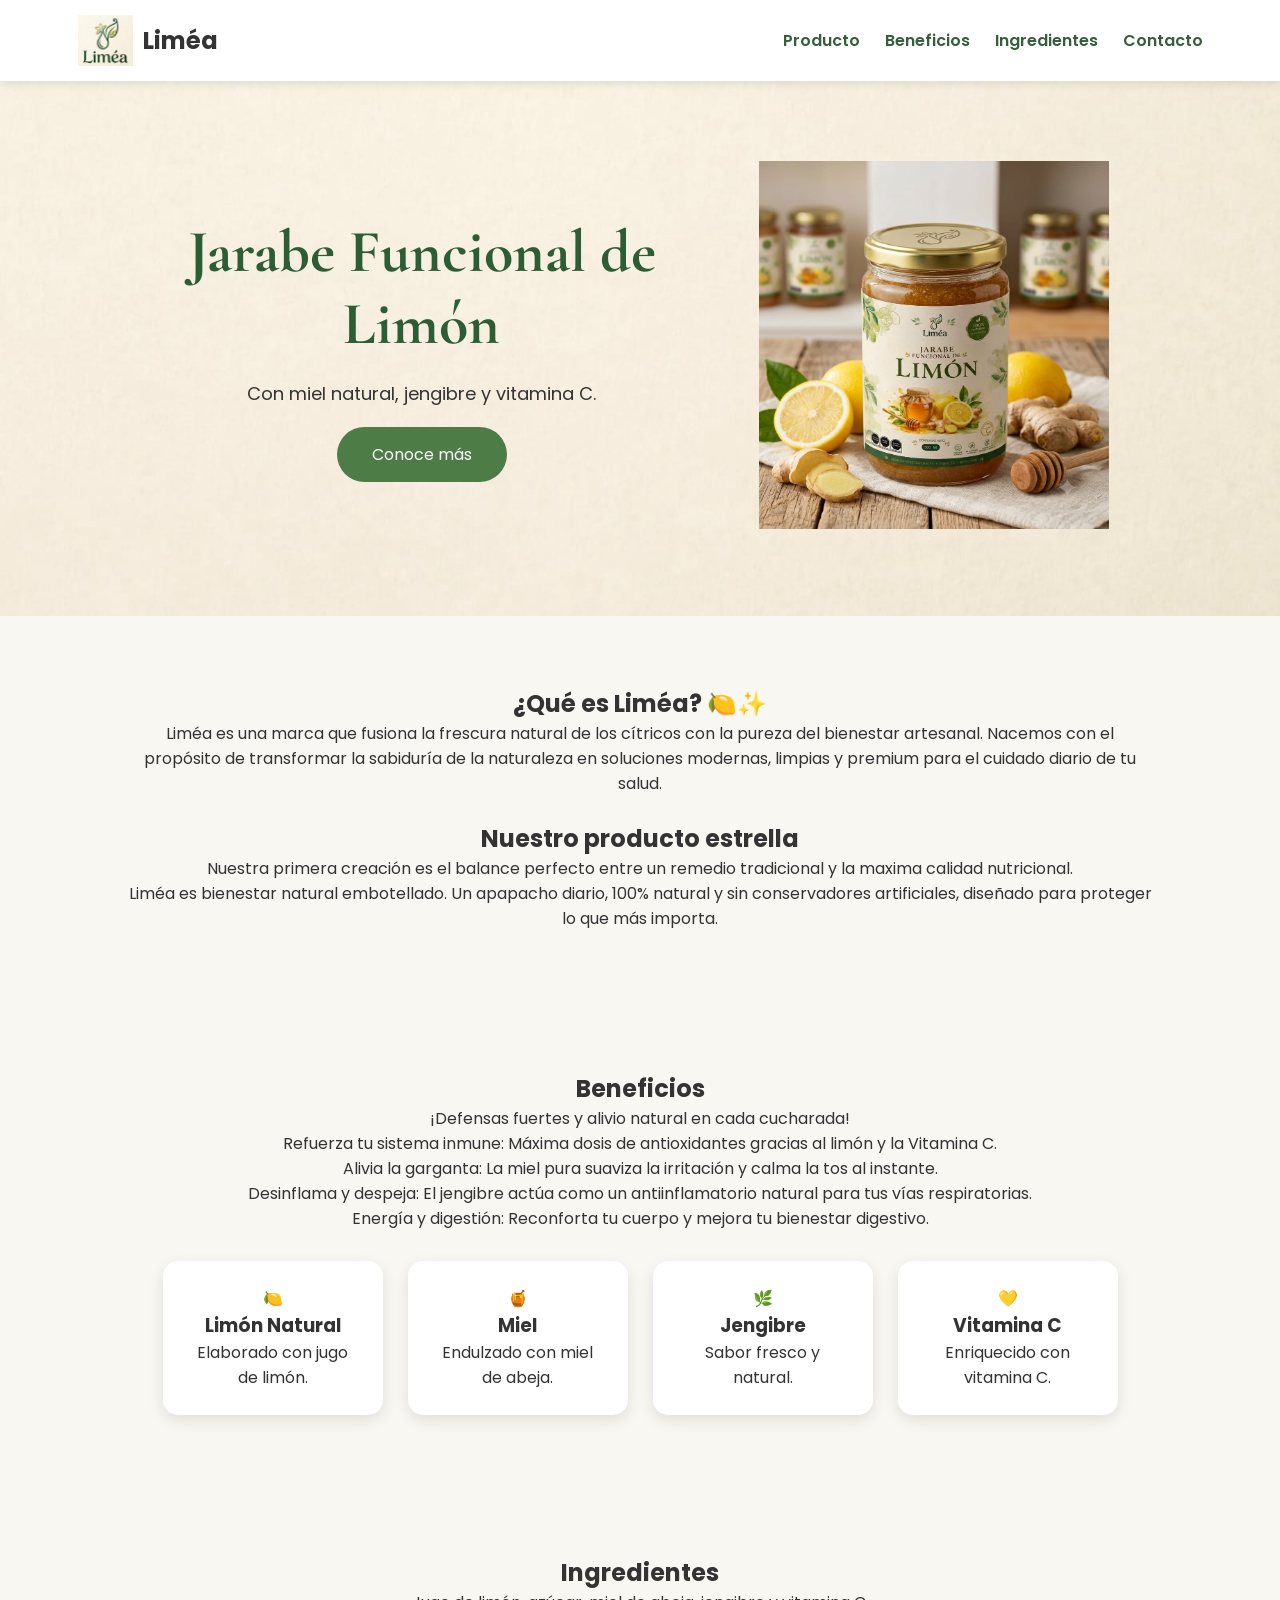
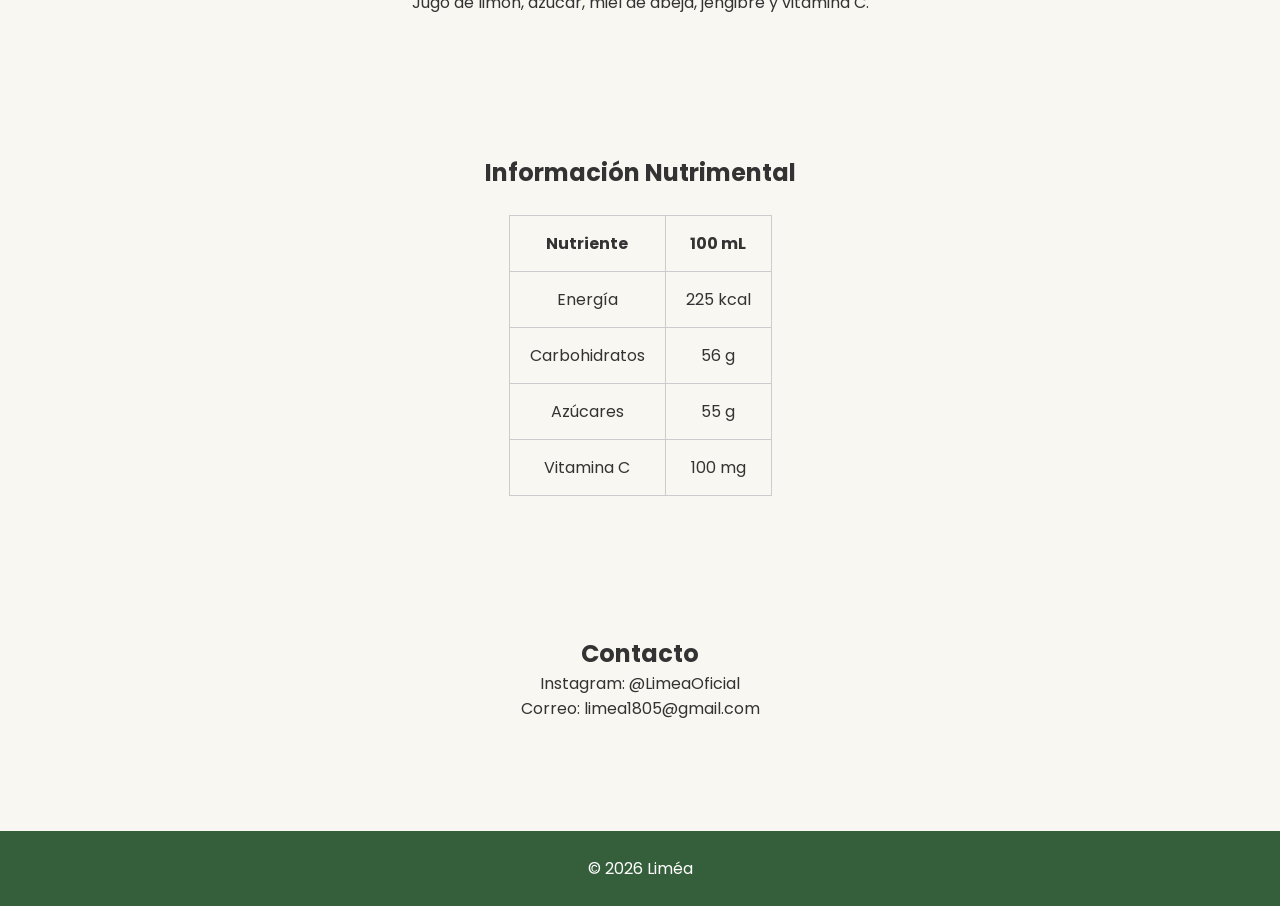
==== index.html @ 48552920 "Add files via upload" ====
<!DOCTYPE html>
<html lang="es">
<head>
<meta charset="UTF-8">
<meta name="viewport" content="width=device-width, initial-scale=1.0">
<title>Liméa | Jarabe Funcional</title>

<link rel="stylesheet" href="style.css">

<link href="https://fonts.googleapis.com/css2?family=Poppins:wght@300;400;600&family=Cormorant+Garamond:wght@700&display=swap" rel="stylesheet">

</head>
<body>

<header>
<nav>

<div class="logo">
<img src="img/logo.jpeg" alt="Logo Liméa">
<h2>Liméa</h2>
</div>

<ul>
<li><a href="#producto">Producto</a></li>
<li><a href="#beneficios">Beneficios</a></li>
<li><a href="#ingredientes">Ingredientes</a></li>
<li><a href="#contacto">Contacto</a></li>
</ul>

</nav>
</header>

<section class="hero">

<div class="texto">

<h1>Jarabe Funcional de Limón</h1>

<p>
Con miel natural, jengibre y vitamina C.
</p>

<a href="#producto" class="boton">Conoce más</a>

</div>

<div>

<img src="img/jarabe.jpeg" class="botella">

</div>

</section>

<section id="producto">

<h2>¿Qué es Liméa? 🍋✨</h2>

<p>
Liméa es una marca que fusiona la frescura natural de los cítricos con la pureza del bienestar artesanal.
Nacemos con el propósito de transformar la sabiduría de la naturaleza en soluciones modernas, limpias y
premium para el cuidado diario de tu salud.
</p>
<br>
<h2>Nuestro producto estrella</h2>
<p>
Nuestra primera creación es el balance perfecto entre un remedio tradicional y la maxima calidad nutricional.
<br>
Liméa es bienestar natural embotellado. Un apapacho diario, 100% natural y sin conservadores 
artificiales, diseñado para proteger lo que más importa.
    
</p>
</section>

<section id="beneficios">

<h2>Beneficios</h2>
<p>
​¡Defensas fuertes y alivio natural en cada cucharada! <br>
​Refuerza tu sistema inmune: Máxima dosis de antioxidantes gracias al limón y la Vitamina C.<br>
​Alivia la garganta: La miel pura suaviza la irritación y calma la tos al instante.<br>
​Desinflama y despeja: El jengibre actúa como un antiinflamatorio natural para tus vías respiratorias.<br>
​Energía y digestión: Reconforta tu cuerpo y mejora tu bienestar digestivo.
</p>

<div class="cards">

<div class="card">
🍋
<h3>Limón Natural</h3>
<p>Elaborado con jugo de limón.</p>
</div>

<div class="card">
🍯
<h3>Miel</h3>
<p>Endulzado con miel de abeja.</p>
</div>

<div class="card">
🌿
<h3>Jengibre</h3>
<p>Sabor fresco y natural.</p>
</div>

<div class="card">
💛
<h3>Vitamina C</h3>
<p>Enriquecido con vitamina C.</p>
</div>

</div>

</section>

<section id="ingredientes">

<h2>Ingredientes</h2>

<p>
Jugo de limón, azúcar, miel de abeja, jengibre y vitamina C.
</p>

</section>

<section>

<h2>Información Nutrimental</h2>

<table>

<tr>

<th>Nutriente</th>

<th>100 mL</th>

</tr>

<tr><td>Energía</td><td>225 kcal</td></tr>

<tr><td>Carbohidratos</td><td>56 g</td></tr>

<tr><td>Azúcares</td><td>55 g</td></tr>

<tr><td>Vitamina C</td><td>100 mg</td></tr>

</table>

</section>

<section id="contacto">

<h2>Contacto</h2>

<p>Instagram: @LimeaOficial</p>

<p>Correo: limea1805@gmail.com</p>

</section>

<footer>

© 2026 Liméa

</footer>

<script src="script.js"></script>

</body>
</html>
---- style.css ----
*{
margin:0;
padding:0;
box-sizing:border-box;
}

body{
font-family:'Poppins',sans-serif;
background:#f8f7f2;
color:#333;
}

header{
background:white;
position:sticky;
top:0;
box-shadow:0 2px 10px rgba(0,0,0,.1);
padding:15px;
}

nav{
display:flex;
justify-content:space-between;
align-items:center;
width:90%;
margin:auto;
}

.logo{
display:flex;
align-items:center;
gap:10px;
}

.logo img{
width:55px;
}

nav ul{
display:flex;
list-style:none;
gap:25px;
}

nav a{
text-decoration:none;
color:#355e3b;
font-weight:600;
}

.hero{
display:flex;
justify-content:space-around;
align-items:center;
padding:80px 10%;
background-image:url("img/fondo.jpeg");
background-size:cover;
background-position:center;
}

.texto{
max-width:500px;
}

.texto h1{
font-family:'Cormorant Garamond',serif;
font-size:60px;
color:#2d5d34;
}

.texto p{
margin:20px 0;
font-size:18px;
}

.boton{
display:inline-block;
background:#4d7c47;
color:white;
padding:15px 35px;
border-radius:40px;
text-decoration:none;
transition:.3s;
}

.boton:hover{
background:#2d5d34;
transform:scale(1.05);
}

.botella{
width:350px;
}

section{
padding:70px 10%;
text-align:center;
animation:aparecer 1s;
}

.cards{
display:flex;
justify-content:center;
gap:25px;
flex-wrap:wrap;
margin-top:30px;
}

.card{
background:white;
padding:25px;
width:220px;
border-radius:15px;
box-shadow:0 5px 15px rgba(0,0,0,.1);
transition:.3s;
}

.card:hover{
transform:translateY(-8px);
}

table{
margin:auto;
border-collapse:collapse;
margin-top:25px;
}

th,td{
border:1px solid #ccc;
padding:15px 20px;
}

footer{
background:#355e3b;
color:white;
text-align:center;
padding:25px;
margin-top:40px;
}

@keyframes aparecer{
from{
opacity:0;
transform:translateY(40px);
}
to{
opacity:1;
transform:translateY(0);
}
}
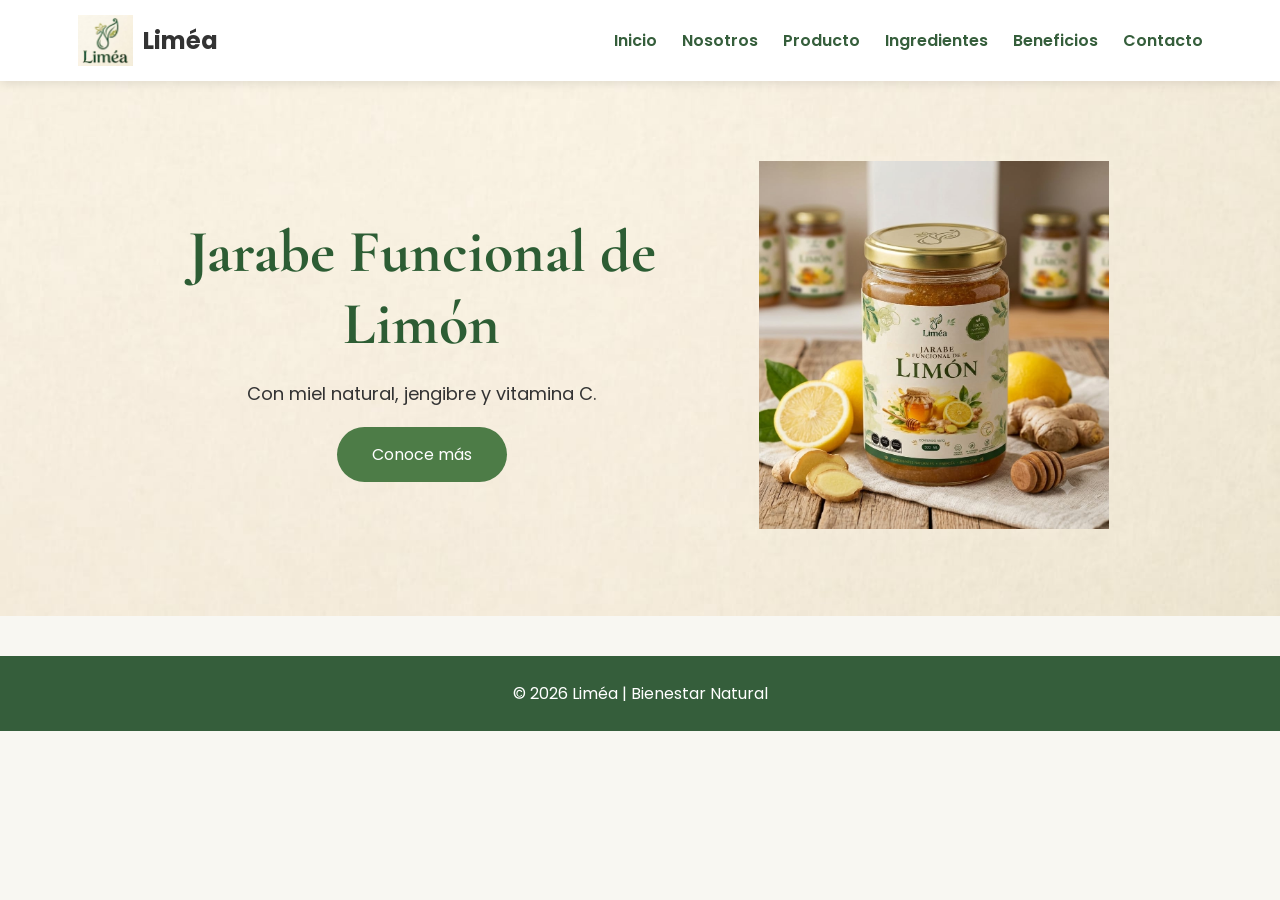
==== commit 9bf81f08: "Add files via upload" ====
--- a/index.html
+++ b/index.html
@@ -1,33 +1,51 @@
 <!DOCTYPE html>
 <html lang="es">
+
 <head>
+
 <meta charset="UTF-8">
 <meta name="viewport" content="width=device-width, initial-scale=1.0">
-<title>Liméa | Jarabe Funcional</title>
+
+<title>Liméa | Bienvenido</title>
 
 <link rel="stylesheet" href="style.css">
 
 <link href="https://fonts.googleapis.com/css2?family=Poppins:wght@300;400;600&family=Cormorant+Garamond:wght@700&display=swap" rel="stylesheet">
 
 </head>
+
 <body>
 
 <header>
+
 <nav>
 
 <div class="logo">
+
 <img src="img/logo.jpeg" alt="Logo Liméa">
+
 <h2>Liméa</h2>
+
 </div>
 
 <ul>
-<li><a href="#producto">Producto</a></li>
-<li><a href="#beneficios">Beneficios</a></li>
-<li><a href="#ingredientes">Ingredientes</a></li>
-<li><a href="#contacto">Contacto</a></li>
+
+<li><a href="index.html">Inicio</a></li>
+
+<li><a href="nosotros.html">Nosotros</a></li>
+
+<li><a href="producto.html">Producto</a></li>
+
+<li><a href="ingredientes.html">Ingredientes</a></li>
+
+<li><a href="beneficio.html">Beneficios</a></li>
+
+<li><a href="contaco.html">Contacto</a></li>
+
 </ul>
 
 </nav>
+
 </header>
 
 <section class="hero">
@@ -37,135 +55,39 @@
 <h1>Jarabe Funcional de Limón</h1>
 
 <p>
+
 Con miel natural, jengibre y vitamina C.
+
 </p>
 
-<a href="#producto" class="boton">Conoce más</a>
+<a href="nosotros.html" class="boton">
+
+Conoce más
+
+</a>
 
 </div>
 
 <div>
 
-<img src="img/jarabe.jpeg" class="botella">
+<img src="img/jarabe.jpeg" class="botella" alt="Jarabe Liméa">
 
 </div>
 
 </section>
 
-<section id="producto">
-
-<h2>¿Qué es Liméa? 🍋✨</h2>
+<footer>
 
 <p>
-Liméa es una marca que fusiona la frescura natural de los cítricos con la pureza del bienestar artesanal.
-Nacemos con el propósito de transformar la sabiduría de la naturaleza en soluciones modernas, limpias y
-premium para el cuidado diario de tu salud.
+
+© 2026 Liméa | Bienestar Natural
+
 </p>
-<br>
-<h2>Nuestro producto estrella</h2>
-<p>
-Nuestra primera creación es el balance perfecto entre un remedio tradicional y la maxima calidad nutricional.
-<br>
-Liméa es bienestar natural embotellado. Un apapacho diario, 100% natural y sin conservadores 
-artificiales, diseñado para proteger lo que más importa.
-    
-</p>
-</section>
-
-<section id="beneficios">
-
-<h2>Beneficios</h2>
-<p>
-​¡Defensas fuertes y alivio natural en cada cucharada! <br>
-​Refuerza tu sistema inmune: Máxima dosis de antioxidantes gracias al limón y la Vitamina C.<br>
-​Alivia la garganta: La miel pura suaviza la irritación y calma la tos al instante.<br>
-​Desinflama y despeja: El jengibre actúa como un antiinflamatorio natural para tus vías respiratorias.<br>
-​Energía y digestión: Reconforta tu cuerpo y mejora tu bienestar digestivo.
-</p>
-
-<div class="cards">
-
-<div class="card">
-🍋
-<h3>Limón Natural</h3>
-<p>Elaborado con jugo de limón.</p>
-</div>
-
-<div class="card">
-🍯
-<h3>Miel</h3>
-<p>Endulzado con miel de abeja.</p>
-</div>
-
-<div class="card">
-🌿
-<h3>Jengibre</h3>
-<p>Sabor fresco y natural.</p>
-</div>
-
-<div class="card">
-💛
-<h3>Vitamina C</h3>
-<p>Enriquecido con vitamina C.</p>
-</div>
-
-</div>
-
-</section>
-
-<section id="ingredientes">
-
-<h2>Ingredientes</h2>
-
-<p>
-Jugo de limón, azúcar, miel de abeja, jengibre y vitamina C.
-</p>
-
-</section>
-
-<section>
-
-<h2>Información Nutrimental</h2>
-
-<table>
-
-<tr>
-
-<th>Nutriente</th>
-
-<th>100 mL</th>
-
-</tr>
-
-<tr><td>Energía</td><td>225 kcal</td></tr>
-
-<tr><td>Carbohidratos</td><td>56 g</td></tr>
-
-<tr><td>Azúcares</td><td>55 g</td></tr>
-
-<tr><td>Vitamina C</td><td>100 mg</td></tr>
-
-</table>
-
-</section>
-
-<section id="contacto">
-
-<h2>Contacto</h2>
-
-<p>Instagram: @LimeaOficial</p>
-
-<p>Correo: limea1805@gmail.com</p>
-
-</section>
-
-<footer>
-
-© 2026 Liméa
 
 </footer>
 
 <script src="script.js"></script>
 
 </body>
+
 </html>
--- a/style.css
+++ b/style.css
@@ -147,4 +147,180 @@
 opacity:1;
 transform:translateY(0);
 }
+}
+.ingredientes{
+display:flex;
+justify-content:center;
+gap:35px;
+flex-wrap:wrap;
+margin-top:50px;
+}
+
+.item{
+background:white;
+width:230px;
+padding:25px;
+border-radius:18px;
+box-shadow:0 5px 15px rgba(0,0,0,.1);
+transition:.3s;
+text-align:center;
+}
+
+.item:hover{
+transform:translateY(-10px);
+}
+
+.item img{
+width:140px;
+height:140px;
+object-fit:cover;
+border-radius:50%;
+margin-bottom:15px;
+border:4px solid #d9e8d4;
+}
+
+.item h3{
+color:#2d5d34;
+margin-bottom:10px;
+}
+.formulario{
+
+max-width:600px;
+
+margin:auto;
+
+display:flex;
+
+flex-direction:column;
+
+gap:20px;
+
+margin-top:40px;
+
+}
+
+.formulario input,
+.formulario textarea{
+
+padding:15px;
+
+border-radius:10px;
+
+border:1px solid #ccc;
+
+font-size:16px;
+
+font-family:Poppins,sans-serif;
+
+}
+
+.formulario button{
+
+border:none;
+
+cursor:pointer;
+
+}
+
+.qr{
+
+width:220px;
+
+margin-top:20px;
+
+border-radius:15px;
+
+box-shadow:0 5px 15px rgba(0,0,0,.15);
+
+}
+/* ===== MENÚ RESPONSIVO ===== */
+
+.menu-icon{
+
+display:none;
+
+font-size:32px;
+
+cursor:pointer;
+
+color:#355e3b;
+
+font-weight:bold;
+
+}
+
+@media(max-width:768px){
+
+nav{
+
+flex-wrap:wrap;
+
+}
+
+.menu-icon{
+
+display:block;
+
+}
+
+nav ul{
+
+display:none;
+
+width:100%;
+
+flex-direction:column;
+
+text-align:center;
+
+margin-top:20px;
+
+gap:18px;
+
+}
+
+nav ul.activo{
+
+display:flex;
+
+}
+
+.hero{
+
+flex-direction:column;
+
+text-align:center;
+
+}
+
+.texto h1{
+
+font-size:42px;
+
+}
+
+.botella{
+
+width:260px;
+
+margin-top:40px;
+
+}
+
+.cards{
+
+flex-direction:column;
+
+align-items:center;
+
+}
+
+.ingredientes{
+
+flex-direction:column;
+
+align-items:center;
+
+}
+
 }
